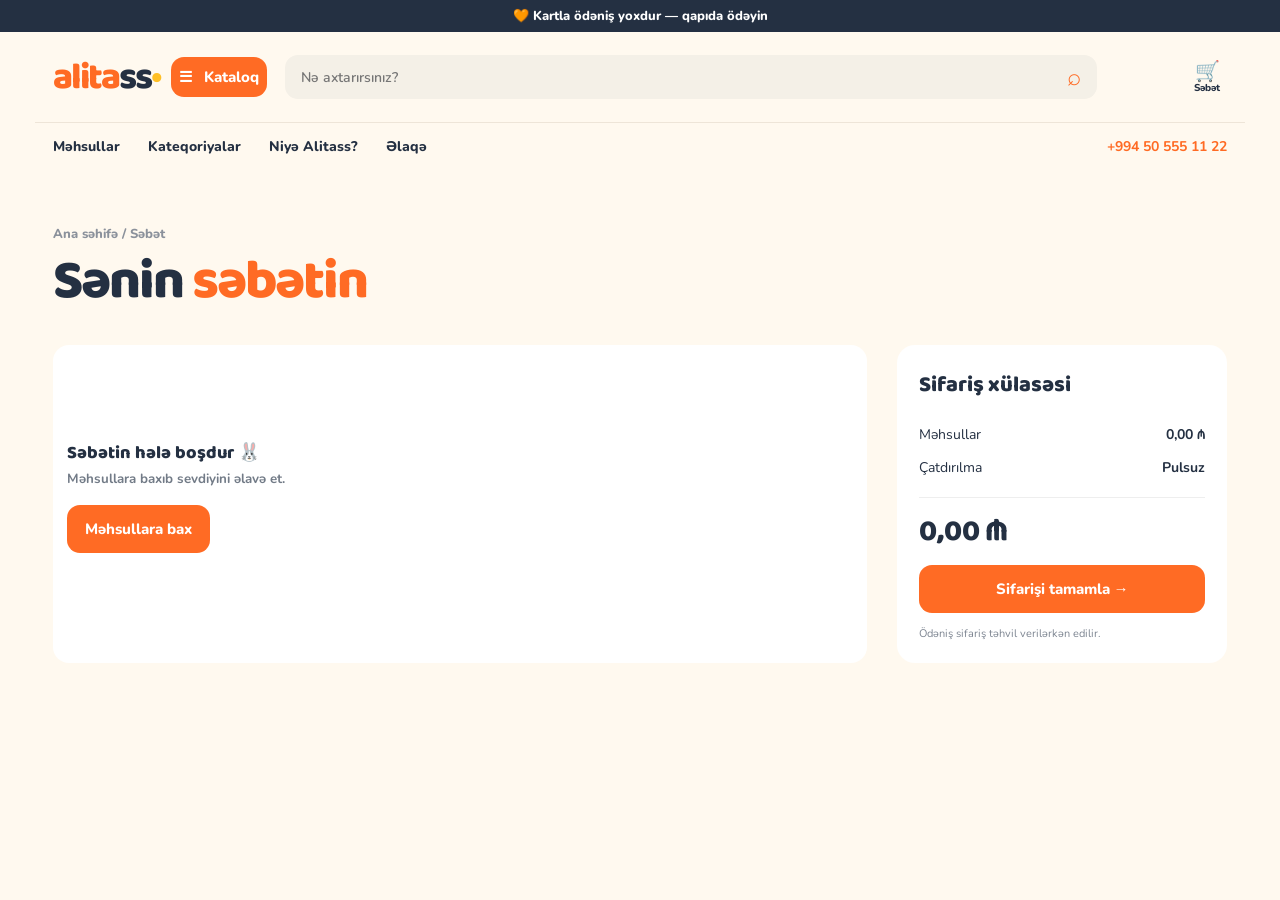
==== cart.html @ 7e0d6d95 "Publish Alitass construction supply website" ====
<!doctype html><html lang="az"><head><meta charset="utf-8"><meta name="viewport" content="width=device-width,initial-scale=1"><link rel="icon" href="favicon.ico?v=1" sizes="any"><link rel="icon" type="image/png" href="favicon-32.png?v=1" sizes="32x32"><link rel="apple-touch-icon" href="apple-touch-icon.png?v=1"><title>Səbət — Alitass</title><link rel="stylesheet" href="style.css?v=14"><link rel="stylesheet" href="pages.css?v=2"></head><body><div class="topline">🧡 Kartla ödəniş yoxdur — qapıda ödəyin</div><header><a class="logo" href="index.html">alita<span>ss</span><i>•</i></a><a class="catalog-button" href="categories.html">☰ &nbsp; Kataloq</a><label class="search"><input placeholder="Nə axtarırsınız?"><button>⌕</button></label><div class="head-actions"><a href="cart.html">🛒<small>Səbət</small></a></div></header><nav><a href="products.html">Məhsullar</a><a href="categories.html">Kateqoriyalar</a><a href="why-alitass.html">Niyə Alitass?</a><a href="contact.html">Əlaqə</a><b>+994 50 555 11 22</b></nav><main class="page"><p class="crumb">Ana səhifə / Səbət</p><h1 class="page-title">Sənin <em>səbətin</em></h1><div class="cart-layout"><section id="cartItems" class="cart-items"></section><aside class="summary"><h3>Sifariş xülasəsi</h3><p><span>Məhsullar</span><b id="total">0 ₼</b></p><p><span>Çatdırılma</span><b>Pulsuz</b></p><hr><h2 id="grand">0 ₼</h2><button class="primary" id="order">Sifarişi tamamla →</button><small>Ödəniş sifariş təhvil verilərkən edilir.</small></aside></div></main><div class="toast" id="toast"></div><script src="store.js?v=5"></script><script src="catalog-sync.js?v=1"></script><script src="nav.js?v=1"></script></body></html>
---- style.css ----
@import url('https://fonts.googleapis.com/css2?family=Baloo+2:wght@500;600;700;800&family=Nunito:wght@500;600;700;800&display=swap');
.product-svg{width:76px;height:76px;color:#243042}.line-icon{font-family:Arial,sans-serif}
.product-photo{width:100%;height:100%;object-fit:cover;display:block;mix-blend-mode:multiply}
.category{overflow:hidden;position:relative}.category-photo{width:68px;height:68px;max-width:68px;max-height:68px;object-fit:contain;mix-blend-mode:multiply;margin:0 0 10px;align-self:flex-start;flex:0 0 68px}.products{overflow:hidden}.product-art{overflow:hidden}.product-photo{object-fit:contain;padding:14px}
.why{max-width:1210px;margin:30px auto 70px;border-radius:30px;padding:40px 55px;gap:45px}.why-art{height:240px;border-width:10px;font-size:120px}.why h2{font-size:40px}.why p{font-size:14px}.features{margin-top:20px}.why-art span{font-size:30px}
.why-art{background:#fff8ea}.why-art img{height:215px;max-width:82%;object-fit:contain;position:relative;z-index:1}.why-art span{z-index:2}
.why-art{height:240px!important;min-height:240px;max-height:240px;overflow:hidden}.why-art img{height:205px;width:auto;max-width:82%;flex:none}
:root{--orange:#ff6b24;--dark:#243042;--cream:#fff9ef;--blue:#4c78e8}*{box-sizing:border-box}html{scroll-behavior:smooth}body{margin:0;color:var(--dark);background:var(--cream);font-family:Nunito,sans-serif}.topline{background:#243042;color:#fff;text-align:center;padding:9px;font-size:13px;font-weight:800}header,nav,.section,.hero,footer{max-width:1210px;margin:auto}header{height:90px;display:flex;align-items:center;gap:24px;padding:0 18px}.logo,.footer-logo{font-family:'Baloo 2';font-size:37px;font-weight:800;letter-spacing:-2px;color:var(--orange);text-decoration:none}.logo span,.footer-logo span{color:var(--dark)}.logo i,.footer-logo i{font-style:normal;color:#ffbf25}.catalog-button,.primary{background:var(--orange);border:0;color:#fff;border-radius:13px;font:800 15px Nunito;padding:14px 18px;cursor:pointer}.search{display:flex;flex:1;background:#f4f0e7;border-radius:13px;overflow:hidden}.search input{border:0;background:transparent;padding:14px 16px;outline:0;flex:1;font:600 14px Nunito}.search button{border:0;background:transparent;font-size:24px;padding:0 16px;color:var(--orange)}.head-actions{display:flex;gap:20px}.head-actions a{color:var(--dark);text-decoration:none;text-align:center;font-size:20px}.head-actions small{display:block;font-size:10px;font-weight:800}nav{border-top:1px solid #eee5d8;padding:14px 18px;display:flex;gap:28px;font-size:14px;font-weight:800}nav a{color:var(--dark);text-decoration:none}nav b{margin-left:auto;color:var(--orange)}.hero{margin-top:15px;border-radius:30px;min-height:480px;background:#ffe7b0;overflow:hidden;display:grid;grid-template-columns:1.05fr .95fr;position:relative}.hero-copy{padding:68px 20px 50px 70px;z-index:2}.eyebrow{font-size:12px;font-weight:900;letter-spacing:1.2px;color:var(--orange)}h1,h2{font-family:'Baloo 2';line-height:.98;margin:12px 0 18px;font-weight:800}h1{font-size:67px;letter-spacing:-2px}h1 em{color:var(--orange);font-style:normal}h2{font-size:42px}.hero p,.why p{max-width:465px;font-size:16px;line-height:1.65;font-weight:600}.hero-buttons{display:flex;align-items:center;gap:20px;margin-top:28px}.primary{text-decoration:none;display:inline-block}.primary span{font-size:20px;margin-left:8px}.plain{font-weight:900;color:var(--dark);text-decoration:none}.promise{display:flex;gap:18px;font-size:12px;font-weight:900;margin-top:38px}.promise span{background:#fff4d8;padding:7px 10px;border-radius:10px}.hero-art{position:relative;overflow:hidden}.sun{background:#ffbd26;width:390px;height:390px;border-radius:50%;position:absolute;top:58px;left:35px}.hero-art img{position:absolute;width:450px;mix-blend-mode:multiply;left:20px;top:0;z-index:1}.bubble{position:absolute;right:30px;top:67px;background:#fff;padding:13px 18px;border-radius:20px 20px 4px 20px;font-size:14px;z-index:2;transform:rotate(4deg)}.tool-card{position:absolute;z-index:3;border-radius:15px;padding:14px;font-size:25px;box-shadow:0 8px 0 rgba(36,48,66,.09)}.drill{background:#82d2f2;left:0;bottom:70px;transform:rotate(-11deg)}.bolt{background:#ff965e;right:28px;bottom:38px;transform:rotate(10deg)}.scribble{position:absolute;color:#ff6b24;font-size:28px;z-index:2}.one{right:45px;top:170px}.two{left:35px;top:55px}.section{padding:92px 18px 0}.section-heading{display:flex;justify-content:space-between;align-items:end;margin-bottom:28px}.section-heading h2{font-size:39px;margin:8px 0 0}.section-heading>a{font-size:14px;font-weight:900;color:var(--orange)}.categories{display:grid;grid-template-columns:repeat(5,1fr);gap:16px}.category{min-height:172px;border-radius:22px;padding:19px;text-decoration:none;color:var(--dark);display:flex;flex-direction:column;transition:.2s}.category:hover,.product:hover{transform:translateY(-5px)}.category span{font-size:39px;margin-bottom:auto}.category b{font:800 18px 'Baloo 2'}.category small{font-size:12px;font-weight:700;opacity:.65}.orange{background:#ffd3be}.blue{background:#cdeaff}.yellow{background:#ffe8a4}.green{background:#d6efc5}.pink{background:#f8d2e3}.products-section{padding-bottom:90px}.arrows button{border:0;background:#fff;border-radius:50%;width:42px;height:42px;font-size:18px;margin-left:7px}.products{display:grid;grid-template-columns:repeat(4,1fr);gap:18px}.product{background:#fff;border-radius:20px;overflow:hidden;transition:.2s}.product-art{height:185px;display:grid;place-items:center;font-size:91px}.product-info{padding:14px 16px 18px}.product-info small{color:#89909a;font-weight:800}.product-info h3{margin:5px 0 9px;font:800 18px 'Baloo 2'}.product-bottom{display:flex;justify-content:space-between;align-items:center;font-weight:900}.product-bottom button{border:0;background:var(--dark);color:#fff;width:34px;height:34px;border-radius:11px;font-size:20px;cursor:pointer}.why{max-width:none;background:#29364a;color:#fff;display:grid;grid-template-columns:1fr 1fr;gap:70px;padding:66px max(6vw,25px);align-items:center}.why h2{font-size:51px}.why p{color:#d3d9e1}.why .eyebrow{color:#ffbd26}.why-art{height:360px;border:14px solid #ff6b24;border-radius:40px;background:#ffdc72;display:grid;place-items:center;font-size:190px;position:relative}.why-art span{position:absolute;font-size:45px}.why-art span:first-child{top:20px;left:30px}.why-art span:last-child{right:25px;bottom:20px}.features{display:flex;gap:18px;margin-top:30px}.features div{display:grid;grid-template-columns:32px 1fr;column-gap:8px;font-size:24px}.features b,.features small{font-size:13px}.features small{grid-column:2;color:#c2c9d4}footer{min-height:190px;display:grid;grid-template-columns:1.2fr 2fr 1fr 1fr;gap:22px;align-items:center;padding:32px 18px;position:relative}footer p,footer small{font-size:13px;font-weight:700;color:#7c8490}footer div b,footer div a{display:block}footer div a{color:var(--orange);font-weight:900;text-decoration:none;margin-top:5px}footer small{position:absolute;bottom:12px;left:18px}.toast{position:fixed;bottom:25px;right:25px;background:var(--dark);color:#fff;border-radius:14px;padding:15px 20px;font-weight:800;transform:translateY(100px);transition:.3s;z-index:5}.toast.show{transform:translateY(0)}
@media(max-width:760px){header{height:auto;flex-wrap:wrap;padding:15px}.catalog-button{order:3}.search{order:4;flex-basis:100%}.head-actions{margin-left:auto}nav{overflow:auto;gap:17px;white-space:nowrap}nav b{display:none}.hero{margin:0;border-radius:0;grid-template-columns:1fr}.hero-copy{padding:48px 28px;min-height:480px}.hero-art{height:340px}.hero-art img{width:355px;left:calc(50% - 177px);top:-25px}.sun{width:320px;height:320px;left:calc(50% - 160px)}h1{font-size:51px}h2,.section-heading h2{font-size:34px}.categories,.products{grid-template-columns:repeat(2,1fr)}.category{min-height:145px}.section{padding-top:65px}.why{grid-template-columns:1fr;padding:60px 25px;gap:30px}.why-art{height:260px;font-size:130px}.features{flex-direction:column}footer{grid-template-columns:1fr 1fr;padding-bottom:55px}.footer-logo,footer p{grid-column:span 2}}
.catalog-button{text-decoration:none!important}

/* Kataloqdan gələn şəkillər: şəkil yoxdursa eyni SVG ikon göstərilir. */
.product-art{position:relative;isolation:isolate}.product-art .product-photo{height:100%;left:0;mix-blend-mode:multiply;object-fit:contain;padding:14px;position:absolute;top:0;width:100%}.image-fallback{align-items:center;color:var(--dark);display:grid;justify-items:center}.image-fallback[hidden]{display:none!important}.product-art .product-fallback{height:100%;width:100%}.product-description{color:#707987;display:-webkit-box;font-size:12px;font-weight:700;line-height:1.45;margin:0 0 11px;min-height:0;overflow:hidden;-webkit-box-orient:vertical;-webkit-line-clamp:2}.catalog-empty{color:#707987;font-weight:800;grid-column:1/-1;margin:8px 0}.category-media{align-items:center;display:grid;flex:0 0 68px!important;height:68px!important;margin:0 0 10px!important;overflow:hidden;width:68px!important}.category-media .category-photo{height:68px;margin:0;max-height:none;max-width:none;mix-blend-mode:multiply;object-fit:contain;padding:0;width:68px}.category-media .category-fallback{height:68px;width:68px}.category-media .product-svg{height:43px;width:43px}.category-row-media{align-items:center;background:#f6f1e8;border-radius:13px;display:grid;flex:0 0 64px;height:64px;justify-items:center;overflow:hidden;width:64px}.category-row-photo{height:64px;mix-blend-mode:multiply;object-fit:contain;width:64px}.category-row-fallback{height:64px;width:64px}.category-row-fallback .product-svg{height:37px;width:37px}

/* Eyni başlıq ölçüsü: bütün səhifələrdə sabit qalır. */
html{overflow-y:scroll}
.topline{height:32px;padding:0 18px;display:flex;align-items:center;justify-content:center;overflow:hidden;text-overflow:ellipsis;white-space:nowrap}
@media(min-width:761px){
  header{height:90px;display:grid;grid-template-columns:100px 96px minmax(0,1fr) 112px;column-gap:18px;padding:0 18px}
  .logo{width:100px;line-height:1;white-space:nowrap}
  .catalog-button{width:96px;height:40px;padding:0;display:flex;align-items:center;justify-content:center;white-space:nowrap}
  .search{height:44px;min-width:0}
  .search input{min-width:0;height:44px}
  .head-actions{width:112px;align-items:center;justify-content:flex-end;gap:20px}
  .head-actions a{width:40px;flex:0 0 40px;line-height:1.1}
  nav{height:48px;padding:0 18px;align-items:center;overflow:hidden;white-space:nowrap}
}
@media(max-width:760px){
  .topline{height:32px;min-height:32px;padding:0 12px;font-size:11px}
  .head-actions{min-width:84px;justify-content:flex-end}
}
.hero-art .sun{z-index:0}
.hero-art img{mix-blend-mode:normal!important;z-index:1!important}
---- pages.css ----
.page{max-width:1210px;margin:auto;padding:42px 18px 90px}.crumb{font-size:13px;color:#8b919b;font-weight:800}.page-title{font-size:55px;margin:8px 0}.page-title em{color:var(--orange);font-style:normal}.intro{color:#6c7480;font-weight:700;margin-top:-5px}.shop-layout{display:grid;grid-template-columns:220px 1fr;gap:30px;margin-top:35px}.filters{background:#fff;border-radius:18px;padding:22px;height:max-content}.filters b{display:block;margin-bottom:13px}.filters label{display:block;font-size:14px;margin:11px 0;font-weight:700}.filters hr,.summary hr{border:0;border-top:1px solid #eee;margin:20px 0}.price{background:#f6f1e8;padding:10px;border-radius:9px;font-size:13px;font-weight:800;display:flex;justify-content:space-between}.sort{display:flex;justify-content:space-between;margin-bottom:16px}.sort select,.admin-section-title input{border:1px solid #eadfce;background:#fff;border-radius:9px;padding:9px;font:700 13px Nunito}.products.full{grid-template-columns:repeat(3,1fr)}.category-list{display:grid;grid-template-columns:repeat(2,1fr);gap:16px;margin-top:35px}.cat-row{background:#fff;border-radius:18px;padding:17px;display:flex;gap:15px;align-items:center;color:var(--dark);text-decoration:none}.cat-row span{font-size:35px}.cat-row b,.cat-row small{display:block}.cat-row b{font:800 20px 'Baloo 2'}.cat-row small{font-size:12px;color:#7e8793;font-weight:700}.cat-row i{font-style:normal;color:var(--orange);margin-left:auto;font-size:25px}.cart-layout{display:grid;grid-template-columns:1fr 330px;gap:30px;margin-top:35px}.cart-items{display:grid;gap:12px}.cart-item{background:#fff;border-radius:16px;padding:14px;display:flex;align-items:center;gap:16px}.cart-item .icon{width:70px;height:65px;display:grid;place-items:center;background:#e8f0ff;border-radius:13px;font-size:36px}.cart-item h3{margin:0;font:800 18px 'Baloo 2'}.cart-item small{color:#727b87;font-weight:700}.cart-item b{margin-left:auto}.cart-item button{border:0;background:#ffe0d2;color:var(--orange);border-radius:9px;padding:7px;cursor:pointer}.summary{height:max-content;background:#fff;border-radius:18px;padding:22px}.summary h3{font:800 22px 'Baloo 2';margin-top:0}.summary p{display:flex;justify-content:space-between;font-size:14px}.summary h2{font-size:30px}.summary .primary{width:100%}.summary small{display:block;color:#7d8591;font-size:11px;margin-top:13px}.contact{display:grid;grid-template-columns:1fr 1fr;gap:70px}.contact-cards{display:grid;gap:13px;margin-top:38px}.contact-cards div{background:#fff;border-radius:14px;padding:16px;font-size:27px;display:grid;grid-template-columns:45px 1fr}.contact-cards b,.contact-cards small{font-size:14px;align-self:end}.contact-cards small{color:#7d8591;grid-column:2}form{background:#fff;border-radius:20px;padding:28px;display:grid;gap:15px}form label{font-size:13px;font-weight:900}form input,form textarea{display:block;width:100%;border:1px solid #eadfce;border-radius:9px;padding:11px;margin-top:6px;font:600 14px Nunito}form textarea{height:110px;resize:vertical}.admin{display:grid;grid-template-columns:235px 1fr;background:#f6f4ef;min-height:100vh}.admin-nav{background:#fff;padding:28px 21px;display:grid;align-content:start;gap:12px}.admin-nav>b{font-size:11px;color:#98a0ab;margin-top:32px}.admin-nav>a:not(.logo){text-decoration:none;color:var(--dark);padding:11px;border-radius:9px;font-weight:800}.admin-nav>a.active{background:#fff0e9;color:var(--orange)}.admin-main{padding:45px max(4vw,25px)}.admin-head{display:flex;justify-content:space-between;align-items:center}.admin-head h1{font-size:39px}.stats{display:grid;grid-template-columns:repeat(3,1fr);gap:15px;margin:28px 0 44px}.stats div{padding:18px;background:#fff;border-radius:15px}.stats span,.stats b{display:block}.stats span{font-size:12px;color:#7d8591;font-weight:800}.stats b{font:800 32px 'Baloo 2';margin-top:5px}.admin-section-title{display:flex;justify-content:space-between;align-items:center}.admin-section-title h2{font-size:30px}.table-wrap{background:#fff;border-radius:15px;overflow:hidden}table{width:100%;border-collapse:collapse;text-align:left}th,td{padding:15px;border-bottom:1px solid #f0ede8;font-size:14px}th{color:#7d8591;font-size:12px}td button{border:0;background:#fff0e9;color:var(--orange);border-radius:6px;padding:7px;margin-left:4px;font-weight:800;cursor:pointer}#messages{display:grid;gap:10px}.message{background:#fff;border-radius:12px;padding:15px}.message b,.message small{display:block}.message small{color:#818a96;margin-top:4px}dialog{border:0;border-radius:18px;box-shadow:0 20px 50px #0004;width:min(420px,90vw)}dialog form{padding:10px}dialog form>div{display:flex;justify-content:flex-end;gap:8px}dialog button:not(.primary){border:0;background:#eee;border-radius:9px;padding:10px;font:800 13px Nunito}
.product-detail{display:grid;grid-template-columns:minmax(290px,1fr) minmax(300px,1fr);gap:60px;align-items:center;margin-top:35px}.detail-art{min-height:420px;border-radius:28px;display:grid;place-items:center;font-size:210px}.product-detail h2{font-size:37px}.delivery{margin-top:32px;background:#fff;border-radius:14px;padding:15px;line-height:2}.delivery small{color:#7b8490;font-size:12px;margin-left:4px}
.detail-art{overflow:hidden;position:relative}.detail-art .detail-photo{height:100%;left:0;mix-blend-mode:multiply;object-fit:contain;padding:28px;position:absolute;top:0;width:100%}.detail-art .detail-fallback{height:100%;width:100%}.detail-art .detail-fallback .product-svg{height:170px;width:170px}.product-detail-description{line-height:1.65;max-width:540px;white-space:pre-line}.category-list .category-row-media{flex:0 0 64px}.category-list .cat-row{min-height:98px}
@media(max-width:760px){.page-title{font-size:43px}.shop-layout,.cart-layout,.contact,.product-detail{grid-template-columns:1fr}.filters{display:none}.products.full,.category-list{grid-template-columns:repeat(2,1fr)}.contact{gap:20px}.detail-art{min-height:270px;font-size:150px}.admin{grid-template-columns:1fr}.admin-nav{display:flex;gap:8px;align-items:center;overflow:auto}.admin-nav>b{display:none}.admin-nav .logo{margin-right:auto}.admin-main{padding:30px 16px}.stats{grid-template-columns:1fr 1fr}.admin-head{align-items:start;gap:12px}.admin-head .primary{padding:10px}.table-wrap{overflow:auto}}

/* Niyə Alitass? page */
.why-page{max-width:1210px;margin:0 auto;padding:30px 18px 88px}.why-page-hero{min-height:490px;border-radius:30px;background:#ffe7b0;overflow:hidden;display:grid;grid-template-columns:1.04fr .96fr;position:relative}.why-page-copy{padding:64px 40px 54px 62px;position:relative;z-index:1}.why-page-copy h1{max-width:570px;font-size:58px;margin-bottom:18px}.why-page-copy p{max-width:510px;color:#566171;font-size:16px;font-weight:700;line-height:1.65;margin:0}.why-page-actions{display:flex;align-items:center;gap:22px;margin-top:28px}.why-page-link{color:var(--dark);font-size:14px;font-weight:900;text-decoration:none}.why-page-points{display:flex;gap:26px;list-style:none;margin:42px 0 0;padding:0}.why-page-points li{display:grid;gap:1px}.why-page-points strong{font:800 25px 'Baloo 2';color:var(--orange);line-height:1}.why-page-points span{color:#667080;font-size:11px;font-weight:800}.why-page-hero-art{min-height:100%;overflow:hidden;position:relative}.why-page-hero-art img{bottom:0;left:50%;max-height:445px;max-width:100%;object-fit:contain;position:absolute;transform:translateX(-50%);width:470px;z-index:2}.why-page-art-sun{background:#ffbd26;border-radius:50%;height:390px;left:50%;position:absolute;top:54px;transform:translateX(-50%);width:390px}.why-page-art-dot{border:2px solid var(--orange);border-radius:50%;height:12px;position:absolute;width:12px;z-index:3}.dot-one{right:50px;top:75px}.dot-two{bottom:77px;left:44px}.why-page-speech{background:#fff;border-radius:20px 20px 5px 20px;font-size:13px;font-weight:700;padding:12px 16px;position:absolute;right:34px;top:56px;transform:rotate(4deg);z-index:4}.why-page-speech strong{font-weight:900}.why-page-reasons,.why-page-crew{padding-top:92px}.why-page-section-head{align-items:end;display:flex;justify-content:space-between;gap:30px;margin-bottom:29px}.why-page-section-head h2{font-size:42px;margin:8px 0 0}.why-page-section-head p{color:#697382;font-size:14px;font-weight:700;line-height:1.6;margin:0;max-width:330px}.why-page-benefits{display:grid;grid-template-columns:repeat(3,1fr);gap:18px}.why-page-benefit{border-radius:22px;min-height:218px;padding:25px 25px 22px}.why-page-benefit-number{display:block;color:var(--orange);font:800 18px 'Baloo 2';margin-bottom:31px}.why-page-benefit h3{font:800 24px 'Baloo 2';line-height:1.02;margin:0 0 8px}.why-page-benefit p{font-size:13px;font-weight:700;line-height:1.55;margin:0;max-width:290px}.orange-benefit{background:#ffd8c5}.blue-benefit{background:#cfeafd}.yellow-benefit{background:#ffe8a4}.why-page-crew{padding-bottom:76px}.why-page-crew-grid{display:grid;grid-template-columns:repeat(3,1fr);gap:18px}.why-page-crew-card{background:#fff;border-radius:22px;min-width:0;overflow:hidden}.why-page-crew-photo{height:238px;overflow:hidden;position:relative}.why-page-crew-photo:after{border-radius:50%;content:"";height:205px;left:50%;position:absolute;top:24px;transform:translateX(-50%);width:205px}.why-page-crew-photo img{height:100%;object-fit:contain;position:relative;width:100%;z-index:1}.crane-card .why-page-crew-photo{background:#d9edff}.crane-card .why-page-crew-photo:after{background:#8ed1f2}.truck-card .why-page-crew-photo{background:#ffe3ad}.truck-card .why-page-crew-photo:after{background:#ffbf25}.bulldozer-card .why-page-crew-photo{background:#dcefcf}.bulldozer-card .why-page-crew-photo:after{background:#a9d98f}.why-page-crew-copy{padding:19px 21px 23px}.why-page-crew-copy>span{color:var(--orange);display:block;font-size:11px;font-weight:900;letter-spacing:.7px;text-transform:uppercase}.why-page-crew-copy h3{font:800 23px 'Baloo 2';line-height:1.05;margin:7px 0}.why-page-crew-copy p{color:#707987;font-size:13px;font-weight:700;line-height:1.55;margin:0}.why-page-cta{align-items:center;background:var(--dark);border-radius:28px;color:#fff;display:flex;justify-content:space-between;gap:25px;overflow:hidden;padding:37px 44px;position:relative}.why-page-cta:after{background:#ffbd26;border-radius:50%;content:"";height:135px;position:absolute;right:-30px;top:-60px;width:135px}.why-page-cta>div,.why-page-cta>a{position:relative;z-index:1}.why-page-cta .eyebrow{color:#ffbd26}.why-page-cta h2{font-size:37px;margin:7px 0}.why-page-cta p{color:#c9d0db;font-size:14px;font-weight:700;margin:0}.why-page-cta .primary{white-space:nowrap}

@media(max-width:860px){.why-page-hero{grid-template-columns:1fr}.why-page-copy{padding:52px 42px}.why-page-hero-art{height:390px;min-height:0}.why-page-hero-art img{max-height:390px}.why-page-reasons,.why-page-crew{padding-top:68px}.why-page-crew-grid{grid-template-columns:1fr}.why-page-crew-card{display:grid;grid-template-columns:260px 1fr}.why-page-crew-photo{height:100%}.why-page-crew-photo:after{top:50%;transform:translate(-50%,-50%)}}

@media(max-width:600px){.why-page{padding:18px 15px 62px}.why-page-hero{border-radius:23px}.why-page-copy{padding:42px 25px 36px}.why-page-copy h1{font-size:44px}.why-page-copy p{font-size:14px}.why-page-actions{gap:15px}.why-page-points{gap:17px;margin-top:32px}.why-page-points strong{font-size:21px}.why-page-points span{font-size:10px}.why-page-hero-art{height:315px}.why-page-hero-art img{max-height:310px;width:345px}.why-page-art-sun{height:290px;top:30px;width:290px}.why-page-speech{right:20px;top:34px}.dot-one{right:27px;top:64px}.dot-two{bottom:44px;left:25px}.why-page-reasons,.why-page-crew{padding-top:58px}.why-page-section-head{align-items:start;display:block;margin-bottom:21px}.why-page-section-head h2{font-size:34px}.why-page-section-head p{margin-top:12px}.why-page-benefits{grid-template-columns:1fr}.why-page-benefit{min-height:0;padding:22px}.why-page-benefit-number{margin-bottom:18px}.why-page-crew{padding-bottom:58px}.why-page-crew-grid{grid-template-columns:1fr}.why-page-crew-card{display:block}.why-page-crew-photo{height:220px}.why-page-crew-photo:after{top:15px;transform:translateX(-50%)}.why-page-cta{align-items:start;display:block;padding:31px 25px}.why-page-cta h2{font-size:31px}.why-page-cta .primary{margin-top:22px}.why-page-cta:after{height:100px;right:-39px;top:-43px;width:100px}}
/* Əlaqə sorğusu və fayl qoşması */
#requestForm{gap:18px}
.contact-form-heading h2{font-size:30px;margin:7px 0}
.contact-form-heading p{color:#7d8591;font-size:12px;font-weight:700;margin:0}
.required{color:var(--orange)}
.contact-form-grid{display:grid;grid-template-columns:1fr 1fr;gap:14px}
#requestForm .form-field{display:block}
#requestForm .form-field.full{grid-column:1/-1}
#requestForm .form-field small{color:#8a929d;float:right;font-size:11px;font-weight:800}
#requestForm input,#requestForm textarea{transition:border-color .2s,box-shadow .2s}
#requestForm input:focus,#requestForm textarea:focus{border-color:var(--orange);box-shadow:0 0 0 3px #ff6b241a;outline:0}
.attachment-wrap{display:grid;gap:8px}
.file-input{height:1px!important;margin:0!important;opacity:0;overflow:hidden;padding:0!important;position:absolute;width:1px!important}
.attachment-field{align-items:center;background:#fffaf3;border:1px dashed #ffb18b;border-radius:13px;cursor:pointer;display:grid!important;gap:12px;grid-template-columns:38px 1fr auto;margin:0!important;padding:13px 14px}
.attachment-icon{align-items:center;background:#ffe2d3;border-radius:10px;display:flex;font-size:18px;height:38px;justify-content:center;width:38px}
.attachment-field b,.attachment-field small{display:block}
.attachment-field b{font-size:13px}
.attachment-field small{color:#7d8591;font-size:11px;font-weight:700;margin-top:2px}
.file-action{background:var(--orange);border-radius:8px;color:#fff;font-size:12px;font-weight:900;padding:9px 11px;white-space:nowrap}
.attachment-name{color:#7d8591;font-size:11px;font-weight:800;min-height:14px}
.form-note{color:#7d8591;font-size:11px;font-weight:700;line-height:1.45}
.form-honeypot{height:1px!important;left:-9999px;opacity:0;position:absolute!important;width:1px!important}
#requestForm .primary{justify-self:start}
@media(max-width:560px){.contact-form-grid{grid-template-columns:1fr}.attachment-field{grid-template-columns:34px 1fr}.attachment-icon{height:34px;width:34px}.file-action{grid-column:2;justify-self:start}.contact-form-heading h2{font-size:27px}}
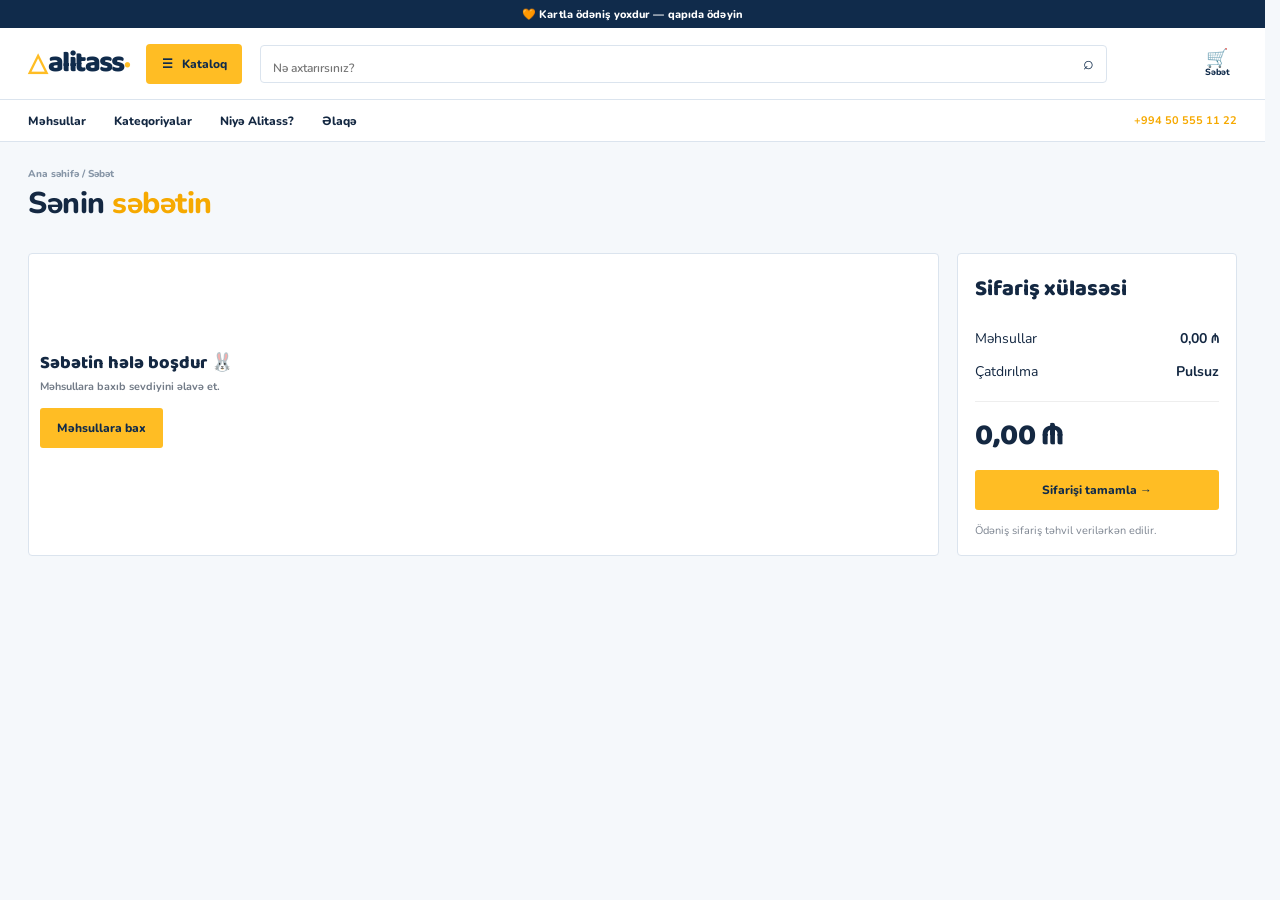
==== commit 1e2e72c0: "Redesign catalog for industrial B2B experience" ====
--- a/cart.html
+++ b/cart.html
@@ -1 +1 @@
-<!doctype html><html lang="az"><head><meta charset="utf-8"><meta name="viewport" content="width=device-width,initial-scale=1"><link rel="icon" href="favicon.ico?v=1" sizes="any"><link rel="icon" type="image/png" href="favicon-32.png?v=1" sizes="32x32"><link rel="apple-touch-icon" href="apple-touch-icon.png?v=1"><title>Səbət — Alitass</title><link rel="stylesheet" href="style.css?v=14"><link rel="stylesheet" href="pages.css?v=2"></head><body><div class="topline">🧡 Kartla ödəniş yoxdur — qapıda ödəyin</div><header><a class="logo" href="index.html">alita<span>ss</span><i>•</i></a><a class="catalog-button" href="categories.html">☰ &nbsp; Kataloq</a><label class="search"><input placeholder="Nə axtarırsınız?"><button>⌕</button></label><div class="head-actions"><a href="cart.html">🛒<small>Səbət</small></a></div></header><nav><a href="products.html">Məhsullar</a><a href="categories.html">Kateqoriyalar</a><a href="why-alitass.html">Niyə Alitass?</a><a href="contact.html">Əlaqə</a><b>+994 50 555 11 22</b></nav><main class="page"><p class="crumb">Ana səhifə / Səbət</p><h1 class="page-title">Sənin <em>səbətin</em></h1><div class="cart-layout"><section id="cartItems" class="cart-items"></section><aside class="summary"><h3>Sifariş xülasəsi</h3><p><span>Məhsullar</span><b id="total">0 ₼</b></p><p><span>Çatdırılma</span><b>Pulsuz</b></p><hr><h2 id="grand">0 ₼</h2><button class="primary" id="order">Sifarişi tamamla →</button><small>Ödəniş sifariş təhvil verilərkən edilir.</small></aside></div></main><div class="toast" id="toast"></div><script src="store.js?v=5"></script><script src="catalog-sync.js?v=1"></script><script src="nav.js?v=1"></script></body></html>
+<!doctype html><html lang="az"><head><meta charset="utf-8"><meta name="viewport" content="width=device-width,initial-scale=1"><link rel="icon" href="favicon.ico?v=1" sizes="any"><link rel="icon" type="image/png" href="favicon-32.png?v=1" sizes="32x32"><link rel="apple-touch-icon" href="apple-touch-icon.png?v=1"><title>Səbət — Alitass</title><link rel="stylesheet" href="style.css?v=18"><link rel="stylesheet" href="pages.css?v=5"></head><body><div class="topline">🧡 Kartla ödəniş yoxdur — qapıda ödəyin</div><header><a class="logo" href="index.html">alita<span>ss</span><i>•</i></a><a class="catalog-button" href="categories.html">☰ &nbsp; Kataloq</a><label class="search"><input placeholder="Nə axtarırsınız?"><button>⌕</button></label><div class="head-actions"><a href="cart.html">🛒<small>Səbət</small></a></div></header><nav><a href="products.html">Məhsullar</a><a href="categories.html">Kateqoriyalar</a><a href="why-alitass.html">Niyə Alitass?</a><a href="contact.html">Əlaqə</a><b>+994 50 555 11 22</b></nav><main class="page"><p class="crumb">Ana səhifə / Səbət</p><h1 class="page-title">Sənin <em>səbətin</em></h1><div class="cart-layout"><section id="cartItems" class="cart-items"></section><aside class="summary"><h3>Sifariş xülasəsi</h3><p><span>Məhsullar</span><b id="total">0 ₼</b></p><p><span>Çatdırılma</span><b>Pulsuz</b></p><hr><h2 id="grand">0 ₼</h2><button class="primary" id="order">Sifarişi tamamla →</button><small>Ödəniş sifariş təhvil verilərkən edilir.</small></aside></div></main><div class="toast" id="toast"></div><script src="store.js?v=5"></script><script src="catalog-sync.js?v=1"></script><script src="nav.js?v=1"></script></body></html>
--- a/style.css
+++ b/style.css
@@ -31,3 +31,88 @@
 }
 .hero-art .sun{z-index:0}
 .hero-art img{mix-blend-mode:normal!important;z-index:1!important}
+
+/* Mobile layout pass: keep every public view readable without horizontal overflow. */
+@media (max-width:760px){
+ html,body{max-width:100%;overflow-x:hidden}
+ header{width:100%;max-width:none;min-width:0;gap:10px;padding:12px 15px}
+ .logo{font-size:32px;letter-spacing:-1.7px}
+ .catalog-button{flex:0 0 auto;font-size:13px;padding:11px 12px;border-radius:11px}
+ .head-actions{min-width:40px;gap:8px}
+ .head-actions a{font-size:18px}
+ nav{width:100%;max-width:none;padding:0 15px;min-height:44px;gap:20px;font-size:12px;-webkit-overflow-scrolling:touch;scrollbar-width:none}
+ nav::-webkit-scrollbar{display:none}
+ .hero-copy{min-height:0;padding:42px 22px 34px}
+ .hero-copy h1{font-size:clamp(42px,12vw,56px)}
+ .hero p{font-size:14px}
+ .hero-buttons{flex-wrap:wrap;gap:12px;margin-top:22px}
+ .promise{flex-wrap:wrap;gap:8px;margin-top:25px}
+ .hero-art{height:310px}
+ .hero-art img{width:min(355px,100%);left:50%;transform:translateX(-50%);top:-18px}
+ .sun{width:min(300px,86vw);height:min(300px,86vw);left:50%;transform:translateX(-50%);top:20px}
+ .bubble{right:12px;top:32px;font-size:11px;padding:9px 11px}
+ .tool-card{font-size:20px;padding:10px;bottom:42px}
+ .drill{left:10px}.bolt{right:12px}
+ .section{padding:58px 15px 0}
+ .section-heading{align-items:flex-start;gap:12px;margin-bottom:20px}
+ .section-heading h2{font-size:32px}
+ .section-heading>a{font-size:12px;white-space:nowrap;padding-top:8px}
+ .categories,.products{grid-template-columns:repeat(2,minmax(0,1fr));gap:10px}
+ .category{min-height:140px;padding:14px;border-radius:17px}
+ .category b{font-size:15px;line-height:1.05}
+ .category small{font-size:10px}
+ .product{border-radius:15px}
+ .product-art{height:145px}
+ .product-info{padding:11px 11px 13px}
+ .product-info h3{font-size:15px;line-height:1.05}
+ .product-info small{font-size:10px}
+ .product-description{font-size:10px}
+ .product-bottom{font-size:13px}
+ .product-bottom button{width:30px;height:30px;border-radius:9px}
+ .products-section{padding-bottom:55px}
+ .why{padding:48px 18px;gap:25px;margin:0;border-radius:0}
+ .why h2{font-size:38px}
+ .why p{font-size:13px}
+ .why-art{height:245px!important;min-height:245px;max-height:245px}
+ footer{grid-template-columns:1fr 1fr;gap:18px;padding:35px 15px 52px}
+ footer p{font-size:11px}
+}
+@media (max-width:420px){
+ .categories,.products{grid-template-columns:1fr}
+ .category{min-height:125px}
+ .product-art{height:180px}
+ .section-heading{display:block}
+ .section-heading>a{display:inline-block;margin-top:9px}
+}
+
+/* Alitass industrial catalog system — dense B2B reference layout */
+:root{
+ --navy:#102b4b;--navy-2:#173b63;--ink:#142842;--muted:#6d7b8c;--line:#dbe4ee;
+ --surface:#fff;--page:#f5f8fb;--gold:#ffbd24;--gold-2:#f6a900;--radius:5px;
+}
+html{background:var(--page);scrollbar-gutter:stable}
+body{background:var(--page);color:var(--ink);font-family:Nunito,Arial,sans-serif;font-size:13px}
+.topline{height:28px;background:var(--navy);padding:0 18px;font-size:11px;letter-spacing:.1px}
+header,nav,.section,.hero,footer{max-width:1440px}
+header{height:72px;padding:0 28px;background:#fff;gap:18px;border-bottom:1px solid var(--line)}
+.logo,.footer-logo{font-size:29px;letter-spacing:-1.8px;color:var(--navy);width:112px}
+.logo:before{content:'△';color:var(--gold);font-family:Arial;font-size:25px;margin-right:3px}
+.logo span,.footer-logo span{color:var(--navy)}.logo i,.footer-logo i{color:var(--gold);font-size:22px}
+.catalog-button{background:var(--gold);color:var(--navy);border-radius:4px;font-size:12px;padding:11px 14px}
+.search{height:38px;border:1px solid var(--line);background:#fff;border-radius:4px}
+.search input{font-size:12px;padding:10px 12px}.search button{font-size:18px;padding:0 12px;color:var(--navy)}
+.head-actions{gap:16px}.head-actions a{font-size:18px;color:var(--navy)}.head-actions small{font-size:9px}
+nav{height:42px;background:#fff;border-top:0;border-bottom:1px solid var(--line);padding:0 28px;gap:28px;font-size:12px;align-items:center}
+nav a{color:var(--ink)}nav b{color:var(--gold-2);font-size:11px}
+.hero{margin-top:0;border-radius:0;min-height:365px;display:block;background:#163454 url('assets/industrial-hero.png') center/cover no-repeat;position:relative;isolation:isolate}
+.hero:after{content:"";position:absolute;inset:0;background:linear-gradient(90deg,rgba(9,30,54,.96) 0%,rgba(13,42,72,.85) 38%,rgba(13,42,72,.1) 75%);z-index:-0}
+.hero-copy{position:relative;padding:62px 34px 42px 55px;max-width:680px;min-height:365px;color:#fff;z-index:1}
+.hero-copy .eyebrow{color:var(--gold);font-size:10px}.hero-copy h1{font-family:Nunito,Arial,sans-serif;font-size:42px;line-height:1.05;letter-spacing:-1px;margin:12px 0 14px}.hero-copy h1 em{color:var(--gold)}.hero-copy p{font-size:14px;line-height:1.45;max-width:440px;color:#e8eef5}.hero-buttons{gap:10px;margin-top:22px}.primary{background:var(--gold);color:var(--navy);border-radius:3px;font-size:12px;padding:12px 17px}.plain{border:1px solid rgba(255,255,255,.55);border-radius:3px;color:#fff;padding:11px 16px;font-size:12px}.promise{gap:9px;margin-top:22px;font-size:10px}.promise span{background:rgba(255,255,255,.12);border:1px solid rgba(255,255,255,.22);padding:6px 9px;border-radius:3px}
+.hero-art{display:none}
+.trust-strip{max-width:1440px;margin:0 auto;display:grid;grid-template-columns:repeat(4,1fr);background:#fff;border-bottom:1px solid var(--line);padding:14px 28px;gap:10px}.trust-strip>div{display:flex;align-items:center;gap:10px;border-right:1px solid var(--line);padding:0 18px}.trust-strip>div:last-child{border-right:0}.trust-strip strong{color:var(--gold-2);font-size:22px}.trust-strip b,.trust-strip small{display:block}.trust-strip b{font-size:11px}.trust-strip small{color:var(--muted);font-size:9px;margin-top:2px}
+.section{padding:34px 28px 0}.section-heading{margin-bottom:15px}.section-heading h2{font-family:Nunito,Arial,sans-serif;font-size:20px;letter-spacing:-.3px;margin:4px 0}.eyebrow{font-size:9px;letter-spacing:.8px;color:var(--gold-2)}.section-heading>a{color:var(--gold-2);font-size:10px}.categories{grid-template-columns:repeat(5,1fr);gap:8px}.category{min-height:100px;border:1px solid var(--line);border-radius:4px;padding:11px;background:#fff!important}.category:hover,.product:hover{transform:none;box-shadow:0 5px 16px rgba(16,43,75,.08)}.category b{font-family:Nunito;font-size:11px}.category small{font-size:9px}.category span{font-size:22px}.category-media{flex-basis:42px!important;width:42px!important;height:42px!important}.category-media .category-photo,.category-media .category-fallback{width:42px!important;height:42px!important}.products-section{padding-bottom:45px}.products{grid-template-columns:repeat(5,1fr);gap:8px}.product{border:1px solid var(--line);border-radius:4px;box-shadow:none}.product-art{height:126px;background:#f2f6fa}.product-info{padding:10px 11px 11px}.product-info small{font-size:9px}.product-info h3{font-family:Nunito;font-size:11px;line-height:1.2;margin:4px 0 8px}.product-description{font-size:9px}.product-bottom{font-size:11px}.product-bottom button{width:auto;height:25px;padding:0 9px;border-radius:3px;font-size:10px;background:var(--navy)}
+.why{max-width:1440px;margin:0;padding:48px 55px;background:var(--navy);border-radius:0;gap:48px}.why-art{height:240px!important;border:0;border-radius:4px;background:#20466e}.why-art img{height:220px}.why h2{font-family:Nunito;font-size:31px;margin:8px 0 14px}.why p{font-size:12px;line-height:1.5}.features{gap:17px;margin-top:20px}.features div{grid-template-columns:20px 1fr;font-size:16px}.features b,.features small{font-size:10px}.features small{grid-column:2}
+footer{min-height:145px;background:#fff;padding:28px;grid-template-columns:1.2fr 2fr 1fr 1fr;border-top:1px solid var(--line)}footer p,footer small{font-size:10px}footer div a{font-size:11px}
+@media(max-width:900px){header{padding:0 16px}.hero-copy{padding-left:30px}.trust-strip{padding:12px 16px}.trust-strip>div{padding:0 9px}.section{padding-left:16px;padding-right:16px}.categories{grid-template-columns:repeat(3,1fr)}.products{grid-template-columns:repeat(3,1fr)}}
+@media(max-width:760px){header{height:auto;padding:11px 15px;gap:10px}.logo{width:auto;font-size:27px}.catalog-button{order:0;padding:10px;font-size:11px}.head-actions{min-width:40px}.search{order:4;flex-basis:100%;height:38px}nav{height:40px;padding:0 15px;gap:19px;font-size:11px}.hero{min-height:410px}.hero-copy{padding:46px 22px 34px;min-height:410px}.hero-copy h1{font-size:34px}.hero-copy p{font-size:12px}.trust-strip{grid-template-columns:1fr 1fr;gap:12px;padding:13px 15px}.trust-strip>div{border-right:0;padding:0}.section{padding:29px 15px 0}.section-heading h2{font-size:18px}.categories,.products{grid-template-columns:repeat(2,minmax(0,1fr));gap:7px}.category{min-height:96px;padding:10px}.product-art{height:132px}.why{padding:34px 20px;gap:25px}.why-art{height:185px!important}.why h2{font-size:28px}footer{grid-template-columns:1fr 1fr;padding:25px 15px 40px}.footer-logo,footer p{grid-column:span 2}}
+@media(max-width:420px){.categories,.products{grid-template-columns:1fr}.trust-strip{grid-template-columns:1fr}.hero-copy h1{font-size:31px}.hero-copy{padding-top:39px}.products .product-art{height:155px}}
--- a/pages.css
+++ b/pages.css
@@ -33,3 +33,44 @@
 .form-honeypot{height:1px!important;left:-9999px;opacity:0;position:absolute!important;width:1px!important}
 #requestForm .primary{justify-self:start}
 @media(max-width:560px){.contact-form-grid{grid-template-columns:1fr}.attachment-field{grid-template-columns:34px 1fr}.attachment-icon{height:34px;width:34px}.file-action{grid-column:2;justify-self:start}.contact-form-heading h2{font-size:27px}}
+
+/* Public inner pages: phone-first spacing and single-column fallbacks. */
+@media(max-width:760px){
+ .page{width:100%;max-width:none;overflow:hidden;padding:28px 15px 60px}
+ .crumb{font-size:11px}
+ .page-title{font-size:42px;line-height:.98;word-break:break-word}
+ .intro{font-size:13px;line-height:1.5}
+ .shop-layout{display:block;margin-top:24px}
+ .filters{display:block;margin-bottom:18px;padding:16px}
+ .filters label{display:inline-flex;font-size:12px;margin:5px 8px 5px 0}
+ .filters hr{margin:14px 0}
+ .products.full{grid-template-columns:repeat(2,minmax(0,1fr));gap:10px}
+ .sort{align-items:center;gap:10px;margin-bottom:12px}
+ .sort select{max-width:180px}
+ .category-list{grid-template-columns:1fr;gap:10px;margin-top:24px}
+ .cat-row{gap:11px;min-height:90px;padding:13px}
+ .cat-row b{font-size:17px}.cat-row small{font-size:11px;line-height:1.3}
+ .cart-layout{display:block;margin-top:24px}
+ .cart-items{margin-bottom:18px}.summary{padding:18px}
+ .contact{display:block}.contact-cards{margin:24px 0 20px}
+ .contact form{padding:18px}
+ .product-detail{display:flex;flex-direction:column;align-items:stretch;gap:26px;margin-top:24px}
+ .detail-art{height:280px;min-height:280px;font-size:150px}
+ .detail-art .detail-photo{padding:18px}
+ .product-detail h1.page-title{font-size:42px}
+ .product-detail h2{font-size:32px;margin:16px 0}
+ .product-detail .primary{width:100%;text-align:center}
+ .delivery{font-size:12px;line-height:1.8;margin-top:20px;padding:14px}
+}
+@media(max-width:420px){
+ .products.full{grid-template-columns:1fr}
+ .product-art{height:185px}
+ .contact-form-grid{grid-template-columns:1fr}
+ .category-list .cat-row{min-height:82px}
+}
+
+/* Inner catalog views share the same dense white/navy B2B shell. */
+.page{max-width:1440px;padding:25px 28px 60px}.crumb{font-size:10px;color:#8796a7;margin:0 0 8px}.page-title{font-family:Nunito,Arial,sans-serif;font-size:30px;letter-spacing:-.5px;margin:5px 0 8px}.page-title em{color:var(--gold-2)}.intro{font-size:12px;color:#68788b}.shop-layout{grid-template-columns:210px 1fr;gap:18px;margin-top:22px}.filters{border:1px solid var(--line);border-radius:4px;padding:15px;box-shadow:none}.filters b{font-size:12px}.filters label{font-size:11px;margin:9px 0}.filters hr{margin:15px 0}.price{font-size:11px}.sort{border:1px solid var(--line);background:#fff;padding:9px 12px;margin-bottom:10px}.sort b{font-size:11px}.sort select{font-size:11px;padding:7px}.products.full{grid-template-columns:repeat(4,1fr);gap:9px}.category-list{grid-template-columns:repeat(3,1fr);gap:10px;margin-top:24px}.cat-row{border:1px solid var(--line);border-radius:4px;padding:11px;gap:10px}.cat-row b{font-size:13px}.cat-row small{font-size:10px}.cart-layout{grid-template-columns:1fr 280px;gap:18px}.cart-item{border:1px solid var(--line);border-radius:4px;padding:11px}.summary{border:1px solid var(--line);border-radius:4px;padding:17px}.contact{gap:30px}.contact-cards div{border:1px solid var(--line);border-radius:4px;padding:14px}.contact form{border:1px solid var(--line);border-radius:4px;padding:22px}.product-detail{grid-template-columns:minmax(360px,1fr) minmax(320px,1fr);gap:28px;margin-top:22px}.detail-art{min-height:360px;border:1px solid var(--line);border-radius:4px}.product-detail h2{font-family:Nunito;font-size:25px}.delivery{border:1px solid var(--line);border-radius:4px;padding:13px}
+@media(max-width:900px){.page{padding-left:18px;padding-right:18px}.shop-layout{grid-template-columns:175px 1fr}.products.full{grid-template-columns:repeat(3,1fr)}.category-list{grid-template-columns:repeat(2,1fr)}}
+@media(max-width:760px){.page{padding:22px 15px 50px}.page-title{font-size:27px}.shop-layout{display:block}.filters{display:block;margin-bottom:12px}.products.full{grid-template-columns:repeat(2,minmax(0,1fr));gap:8px}.category-list{grid-template-columns:1fr}.cat-row{min-height:78px}.cart-layout{display:block}.summary{margin-top:14px}.contact{display:block}.contact-cards{margin:20px 0}.product-detail{display:flex;flex-direction:column;gap:18px}.detail-art{height:270px;min-height:270px}.product-detail h1.page-title{font-size:29px}}
+@media(max-width:420px){.products.full{grid-template-columns:1fr}.sort{display:flex;flex-wrap:wrap;gap:8px}.contact-form-grid{grid-template-columns:1fr}}
